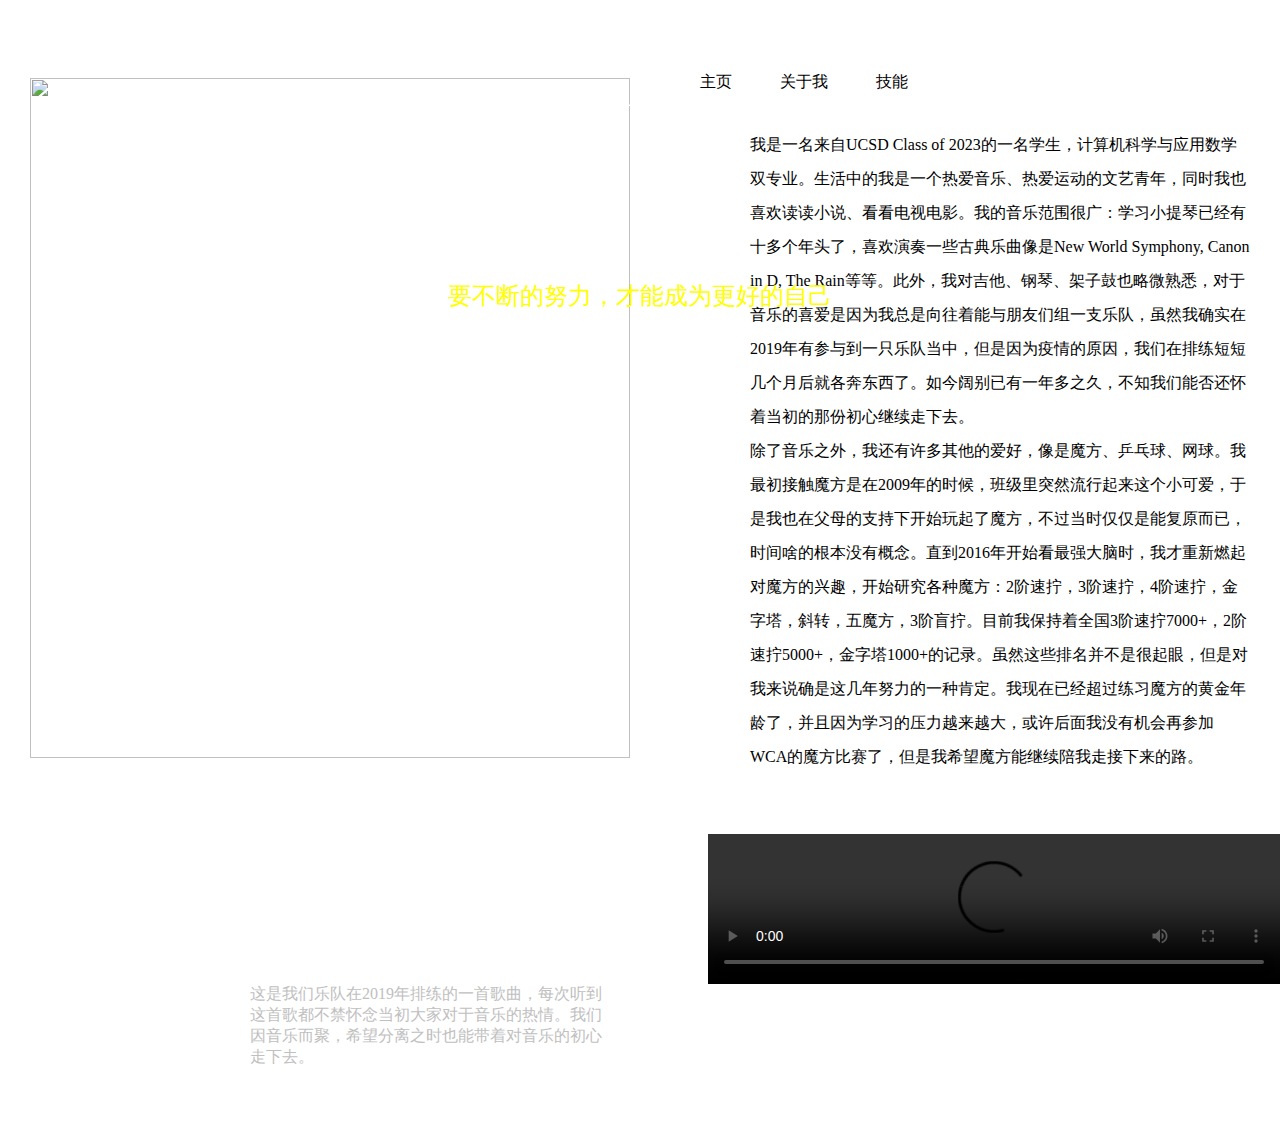
==== about.html @ cbfc2c98 "commit" ====
<!DOCTYPE html>
<html lang="zh">
<head>
  <meta charset="UTF-8">
  <title>About</title>
  <link rel="stylesheet" type="text/css" href="style2.css"/>
</head>
<body>
<div class="about">
  <h3 class="about_tit">要不断的努力，才能成为更好的自己</h3>
  <img class="about_bgc" src="./img/april-bg.jpeg" alt="">
  <div class='ribbon'>
    <a href='./index.html'><span>主页</span></a>
    <a href='./about.html'><span>关于我</span></a>
    <a href='./skill.html'><span>技能</span></a>
  </div>
  <div class="me">
    <img class="me_img" src="./img/about1.jpeg" alt="">
    <span class="me_tit animate ">我是一名来自UCSD Class of 2023的一名学生，计算机科学与应用数学双专业。生活中的我是一个热爱音乐、热爱运动的文艺青年，同时我也喜欢读读小说、看看电视电影。我的音乐范围很广：学习小提琴已经有十多个年头了，喜欢演奏一些古典乐曲像是New World Symphony, Canon in D, The Rain等等。此外，我对吉他、钢琴、架子鼓也略微熟悉，对于音乐的喜爱是因为我总是向往着能与朋友们组一支乐队，虽然我确实在2019年有参与到一只乐队当中，但是因为疫情的原因，我们在排练短短几个月后就各奔东西了。如今阔别已有一年多之久，不知我们能否还怀着当初的那份初心继续走下去。
<br/>除了音乐之外，我还有许多其他的爱好，像是魔方、乒乓球、网球。我最初接触魔方是在2009年的时候，班级里突然流行起来这个小可爱，于是我也在父母的支持下开始玩起了魔方，不过当时仅仅是能复原而已，时间啥的根本没有概念。直到2016年开始看最强大脑时，我才重新燃起对魔方的兴趣，开始研究各种魔方：2阶速拧，3阶速拧，4阶速拧，金字塔，斜转，五魔方，3阶盲拧。目前我保持着全国3阶速拧7000+，2阶速拧5000+，金字塔1000+的记录。虽然这些排名并不是很起眼，但是对我来说确是这几年努力的一种肯定。我现在已经超过练习魔方的黄金年龄了，并且因为学习的压力越来越大，或许后面我没有机会再参加WCA的魔方比赛了，但是我希望魔方能继续陪我走接下来的路。
    </span>
  </div>
  <div class="videos">
            <span>
                这是我们乐队在2019年排练的一首歌曲，每次听到这首歌都不禁怀念当初大家对于音乐的热情。我们因音乐而聚，希望分离之时也能带着对音乐的初心走下去。
            </span>
    <video width="800" controls id="video" preload="auto" height="100%" loop="loop" type="video/mp4" src="./video/Band.mp4"></video>

  </div>
</div>
</body>

</html>
---- style2.css ----
* {
    margin: 0;
    padding: 0;
}

.about {
    width: 100%;
    height: 100%;
    overflow: hidden;
}

.about_bgc {
    width: 100%
}

.about_tit {
    position: absolute;
    top: 280px;
    left: 0;
    right: 0;
    font-size: 24px;
    font-weight: 550;
    bottom: 0;
    width: 800px;
    margin: auto;
    text-align: center;
    color: yellow;
}

.ribbon {
    display: flex;
    justify-content: center;
    position: absolute;
    right: 300px;
    top: 50px;
    margin: auto;
}

.ribbon:after,
.ribbon:before {
    margin-top: 0.5em;
    content: "";
    display: flex;
    ;
    border: 1.5em solid #fff;
}

.ribbon:after {
    border-right-color: transparent;
}

.ribbon:before {
    border-left-color: transparent;
}

.ribbon a:link,
.ribbon a:visited {
    color: #000;
    text-decoration: none;
    height: 3.5em;
    overflow: hidden;
}

.ribbon span {
    background: #fff;
    display: inline-block;
    line-height: 3em;
    padding: 0 1.5em;
    margin-top: 0.5em;
    position: relative;
    -webkit-transition: background-color 0.2s, margin-top 0.2s;
    /* Saf3.2+, Chrome */
    -moz-transition: background-color 0.2s, margin-top 0.2s;
    /* FF4+ */
    -ms-transition: background-color 0.2s, margin-top 0.2s;
    /* IE10 */
    -o-transition: background-color 0.2s, margin-top 0.2s;
    /* Opera 10.5+ */
    transition: background-color 0.2s, margin-top 0.2s;
}

.ribbon a:hover span {
    background: #FFD204;
    margin-top: 0;
}

.ribbon span:before {
    content: "";
    position: absolute;
    top: 3em;
    left: 0;
    border-right: 0.5em solid #9B8651;
    border-bottom: 0.5em solid #fff;
}

.ribbon span:after {
    content: "";
    position: absolute;
    top: 3em;
    right: 0;
    border-left: 0.5em solid #9B8651;
    border-bottom: 0.5em solid #fff;
}

.me {
    display: flex;
    justify-content: center;
    margin-top: 60px;
    overflow: hidden;
}

.me_tit {
    width: 600px;
    line-height: 34px;
    font-size: 18px;
    margin-left: 100px;
    margin-top: 50px;
}

.me_img {
    width: 600px;
    height: 680px;
}

.animate {
    padding-left: 20px;
    width: 500px;
    font-size: 16px;
    color: #000;
    animation: 40s wordsLoop linear infinite normal;
}

@keyframes wordsLoop {
    0% {
        transform: translateY(100px);
        -webkit-transform: translateY(100px);
    }
    100% {
        transform: translateY(-100%);
        -webkit-transform: translateY(-100%);
    }
}

.videos {
    display: flex;
    margin-top: 60px;
    padding-bottom: 80px;
}

.videos span {
    width: 500px;
    margin-top: 150px;
    margin-right: 100px;
    margin-left: 250px;
    color: #C0C0C0;
}
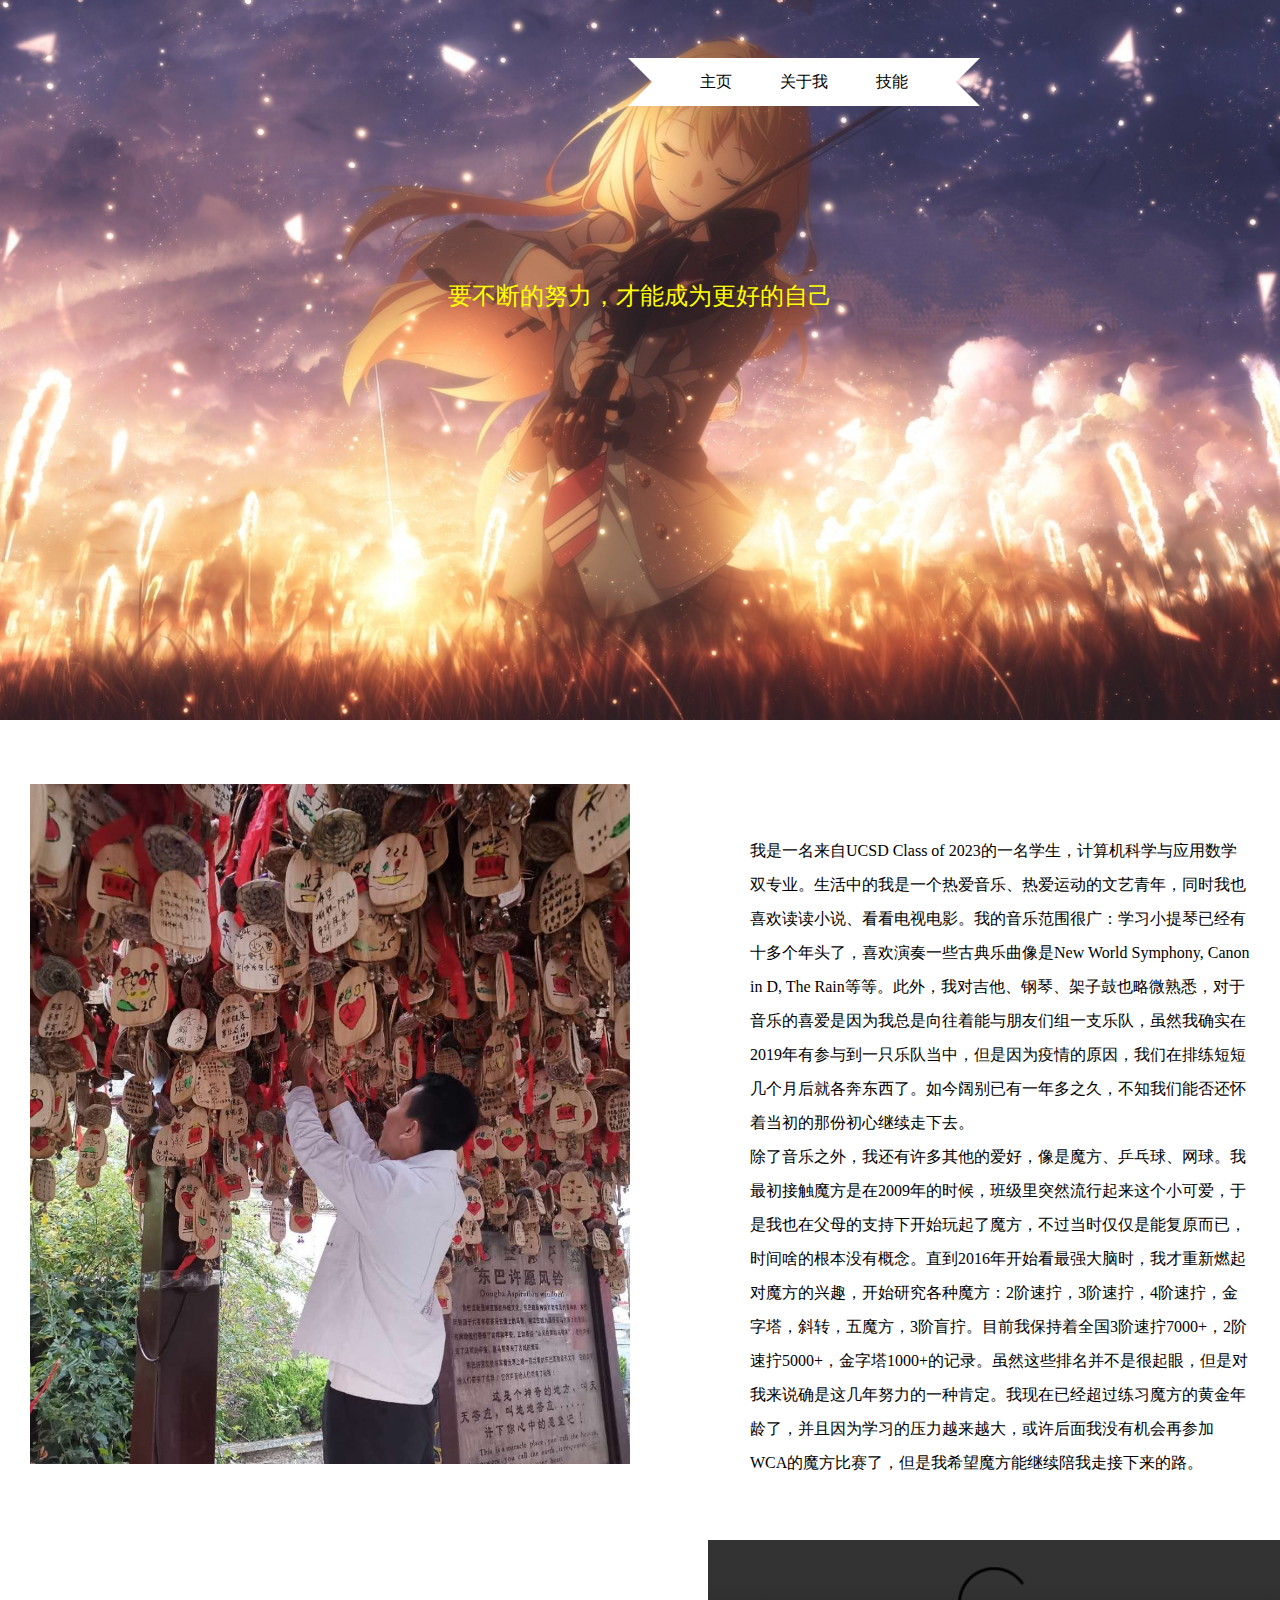
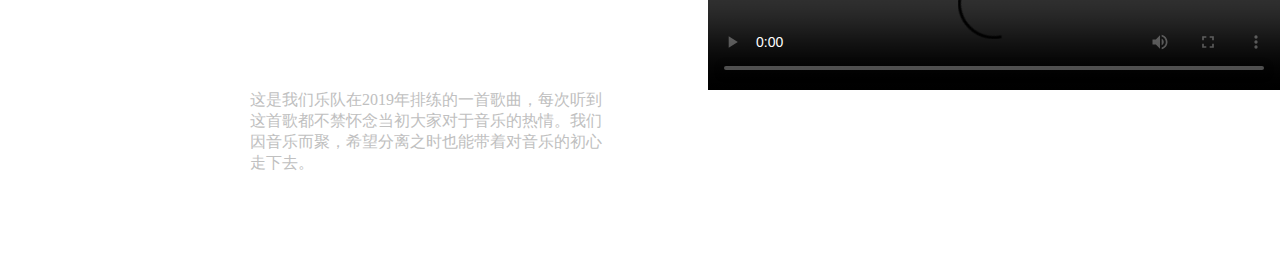
==== commit 9d788e8e: "commit" ====
--- a/about.html
+++ b/about.html
@@ -8,14 +8,14 @@
 <body>
 <div class="about">
   <h3 class="about_tit">要不断的努力，才能成为更好的自己</h3>
-  <img class="about_bgc" src="./img/april-bg.jpeg" alt="">
+  <img class="about_bgc" src="./src/img/april-bg.jpeg" alt="">
   <div class='ribbon'>
     <a href='./index.html'><span>主页</span></a>
     <a href='./about.html'><span>关于我</span></a>
     <a href='./skill.html'><span>技能</span></a>
   </div>
   <div class="me">
-    <img class="me_img" src="./img/about1.jpeg" alt="">
+    <img class="me_img" src="./src/img/about1.jpeg" alt="">
     <span class="me_tit animate ">我是一名来自UCSD Class of 2023的一名学生，计算机科学与应用数学双专业。生活中的我是一个热爱音乐、热爱运动的文艺青年，同时我也喜欢读读小说、看看电视电影。我的音乐范围很广：学习小提琴已经有十多个年头了，喜欢演奏一些古典乐曲像是New World Symphony, Canon in D, The Rain等等。此外，我对吉他、钢琴、架子鼓也略微熟悉，对于音乐的喜爱是因为我总是向往着能与朋友们组一支乐队，虽然我确实在2019年有参与到一只乐队当中，但是因为疫情的原因，我们在排练短短几个月后就各奔东西了。如今阔别已有一年多之久，不知我们能否还怀着当初的那份初心继续走下去。
 <br/>除了音乐之外，我还有许多其他的爱好，像是魔方、乒乓球、网球。我最初接触魔方是在2009年的时候，班级里突然流行起来这个小可爱，于是我也在父母的支持下开始玩起了魔方，不过当时仅仅是能复原而已，时间啥的根本没有概念。直到2016年开始看最强大脑时，我才重新燃起对魔方的兴趣，开始研究各种魔方：2阶速拧，3阶速拧，4阶速拧，金字塔，斜转，五魔方，3阶盲拧。目前我保持着全国3阶速拧7000+，2阶速拧5000+，金字塔1000+的记录。虽然这些排名并不是很起眼，但是对我来说确是这几年努力的一种肯定。我现在已经超过练习魔方的黄金年龄了，并且因为学习的压力越来越大，或许后面我没有机会再参加WCA的魔方比赛了，但是我希望魔方能继续陪我走接下来的路。
     </span>
@@ -24,7 +24,7 @@
             <span>
                 这是我们乐队在2019年排练的一首歌曲，每次听到这首歌都不禁怀念当初大家对于音乐的热情。我们因音乐而聚，希望分离之时也能带着对音乐的初心走下去。
             </span>
-    <video width="800" controls id="video" preload="auto" height="100%" loop="loop" type="video/mp4" src="./video/Band.mp4"></video>
+    <video width="800" controls id="video" preload="auto" height="100%" loop="loop" type="video/mp4" src="./src/video/Band.mp4"></video>
 
   </div>
 </div>
